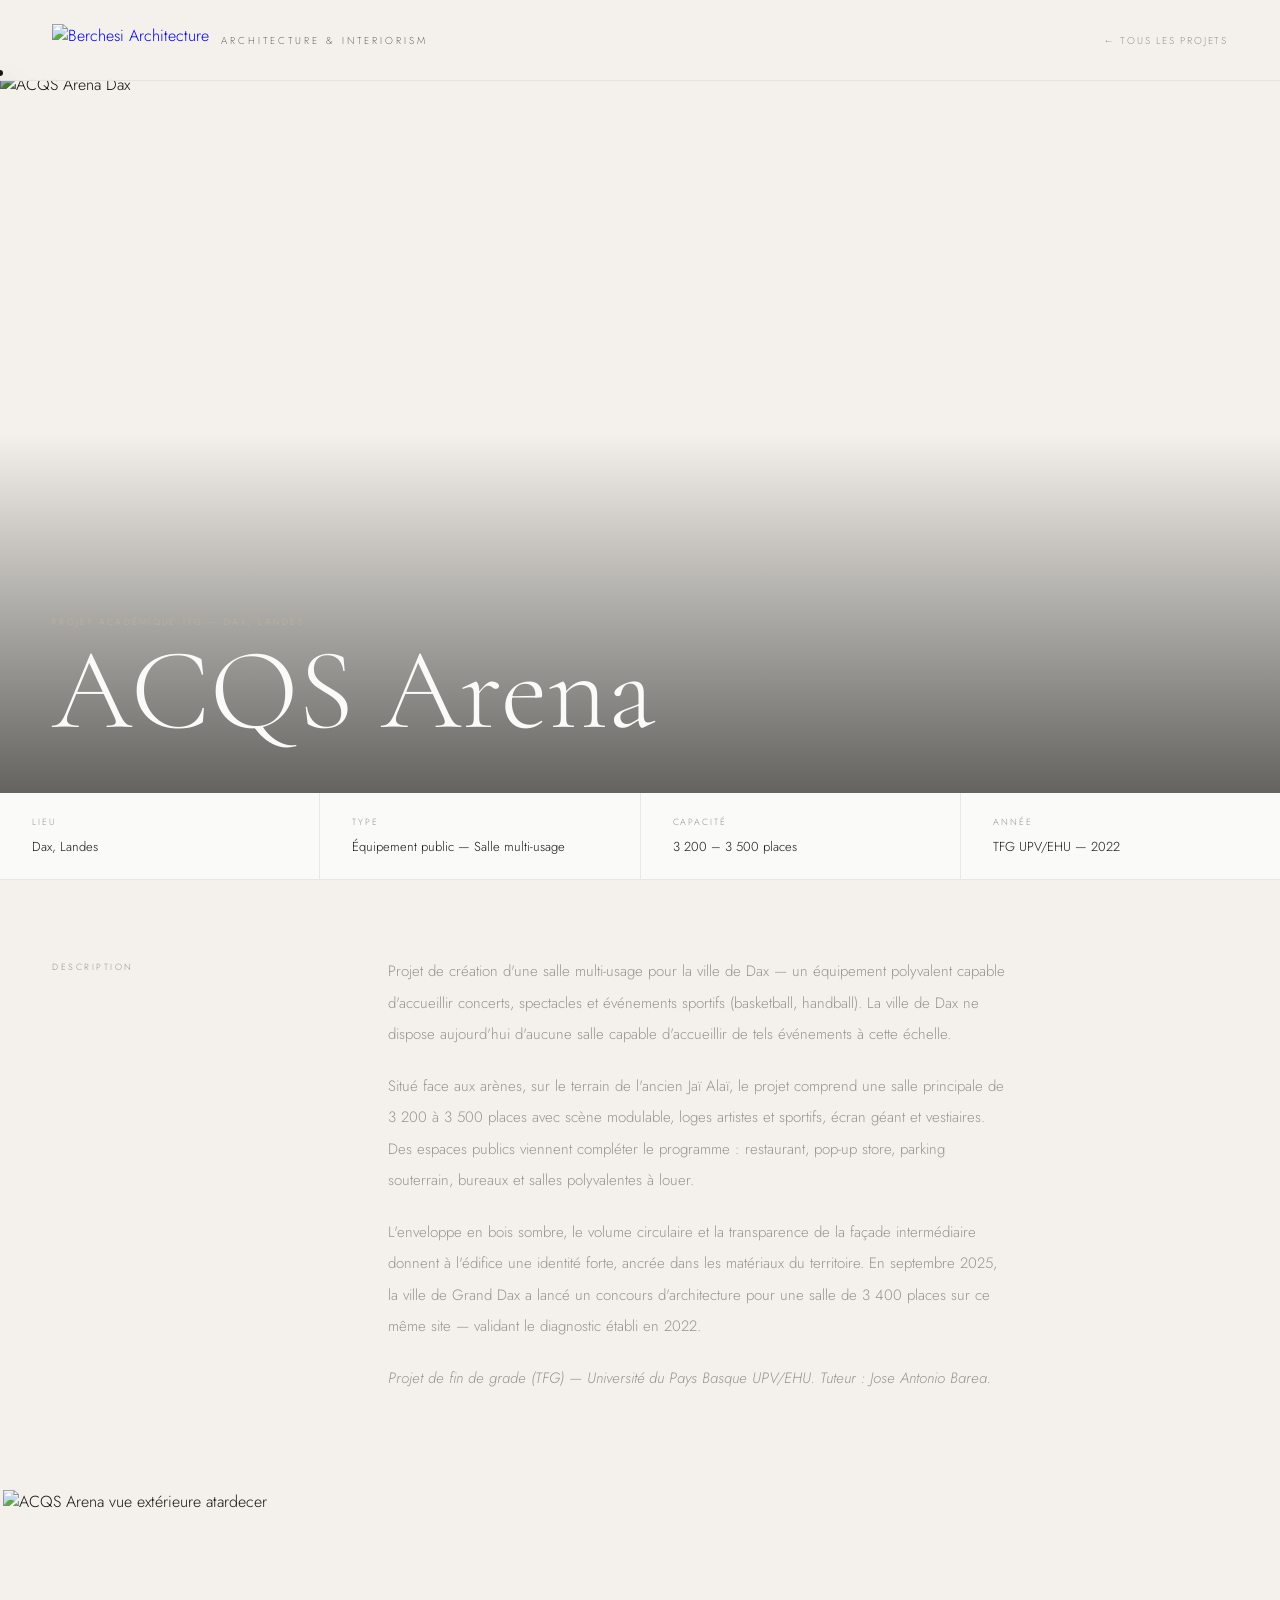
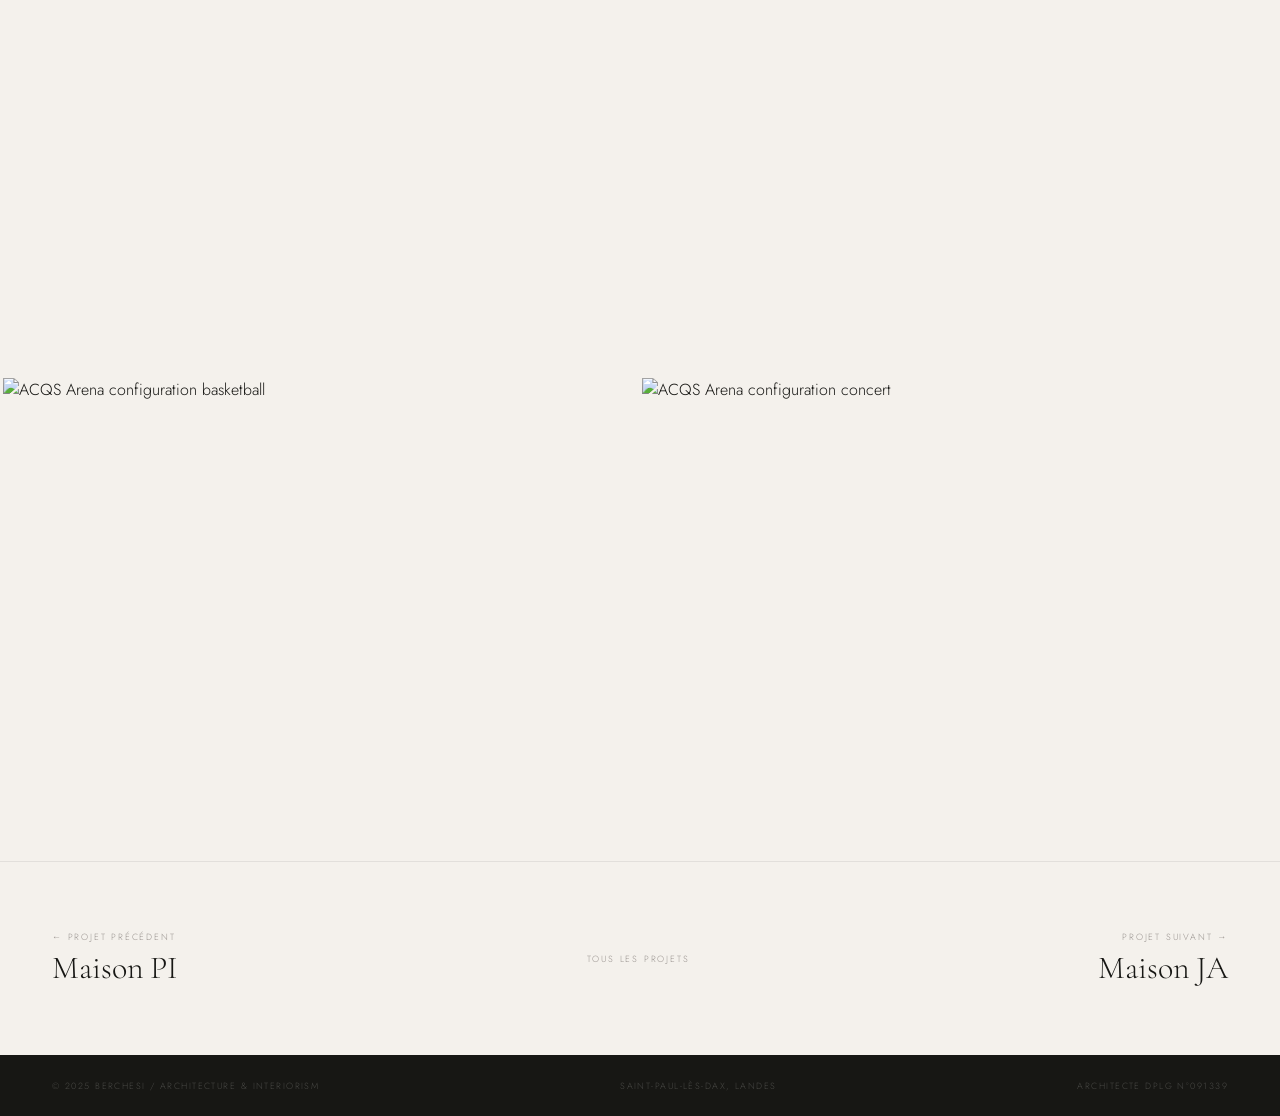
==== projet-acqs.html @ 72c8bf7b "Add files via upload" ====
<!DOCTYPE html>
<html lang="fr">
<head>
<meta charset="UTF-8"/>
<meta name="viewport" content="width=device-width,initial-scale=1.0"/>
<title>ACQS Arena — Projet TFG Dax | Berchesi Architecture</title>
<meta name="description" content="ACQS Arena — Salle multi-usage pour la ville de Dax. 3200 places, concerts et sports. Projet académique TFG UPV/EHU 2022. Berchesi Architecture."/>
<link rel="preconnect" href="https://fonts.googleapis.com"/>
<link rel="preconnect" href="https://fonts.gstatic.com" crossorigin/>
<link href="https://fonts.googleapis.com/css2?family=Cormorant+Garamond:ital,wght@0,300;1,300&family=Jost:wght@200;300;400&display=swap" rel="stylesheet"/>
<link rel="stylesheet" href="projet.css"/>
</head>
<body>
<div id="cur"></div>
<nav>
  <a href="index.html" class="nav-logo"><img src="img/logo_mono.png" alt="Berchesi Architecture"/><span class="nav-name">Architecture & Interiorism</span></a>
  <a href="index.html#projets" class="nav-back">← Tous les projets</a>
</nav>
<div class="proj-hero">
  <img src="img/acqs_hero.jpg" alt="ACQS Arena Dax" style="object-position:center 38%"/>
  <div class="phov"></div>
  <div class="phi">
    <p class="proj-tag">Projet académique TFG — Dax, Landes</p>
    <h1 class="proj-title">ACQS Arena</h1>
  </div>
</div>
<div class="meta-bar">
  <div class="mi"><label>Lieu</label><span>Dax, Landes</span></div>
  <div class="mi"><label>Type</label><span>Équipement public — Salle multi-usage</span></div>
  <div class="mi"><label>Capacité</label><span>3 200 – 3 500 places</span></div>
  <div class="mi"><label>Année</label><span>TFG UPV/EHU — 2022</span></div>
</div>
<div class="proj-desc">
  <p class="pdlbl rv">Description</p>
  <div class="pdbody rv d1">
    <p>Projet de création d'une salle multi-usage pour la ville de Dax — un équipement polyvalent capable d'accueillir concerts, spectacles et événements sportifs (basketball, handball). La ville de Dax ne dispose aujourd'hui d'aucune salle capable d'accueillir de tels événements à cette échelle.</p>
    <p>Situé face aux arènes, sur le terrain de l'ancien Jaï Alaï, le projet comprend une salle principale de 3 200 à 3 500 places avec scène modulable, loges artistes et sportifs, écran géant et vestiaires. Des espaces publics viennent compléter le programme : restaurant, pop-up store, parking souterrain, bureaux et salles polyvalentes à louer.</p>
    <p>L'enveloppe en bois sombre, le volume circulaire et la transparence de la façade intermédiaire donnent à l'édifice une identité forte, ancrée dans les matériaux du territoire. En septembre 2025, la ville de Grand Dax a lancé un concours d'architecture pour une salle de 3 400 places sur ce même site — validant le diagnostic établi en 2022.</p>
    <p><em>Projet de fin de grade (TFG) — Université du Pays Basque UPV/EHU. Tuteur : Jose Antonio Barea.</em></p>
  </div>
</div>
<div class="gallery">
  <div class="gr r1"><div class="gi cinema rv"><img src="img/acqs_2.jpg" alt="ACQS Arena vue extérieure atardecer"/></div></div>
  <div class="gr r2">
    <div class="gi med rv"><img src="img/acqs_3.jpg" alt="ACQS Arena configuration basketball"/></div>
    <div class="gi med rv d1"><img src="img/acqs_4.jpg" alt="ACQS Arena configuration concert"/></div>
  </div>
</div>
<div class="pnav">
  <a href="projet-pi.html" class="pv"><span class="pnav-lbl">← Projet précédent</span><span class="pnav-name">Maison PI</span></a>
  <a href="index.html#projets" class="pnav-home">Tous les projets</a>
  <a href="projet-ja.html" class="nx"><span class="pnav-lbl">Projet suivant →</span><span class="pnav-name">Maison JA</span></a>
</div>
<footer><span>© 2025 Berchesi / Architecture & Interiorism</span><span>Saint-Paul-lès-Dax, Landes</span><span>Architecte DPLG N°091339</span></footer>
<script>
const cur=document.getElementById('cur');
document.addEventListener('mousemove',e=>{cur.style.left=e.clientX+'px';cur.style.top=e.clientY+'px'});
document.querySelectorAll('a,.gi').forEach(el=>{el.addEventListener('mouseenter',()=>cur.classList.add('h'));el.addEventListener('mouseleave',()=>cur.classList.remove('h'));});
const obs=new IntersectionObserver(entries=>{entries.forEach(e=>{if(e.isIntersecting){e.target.classList.add('vis');obs.unobserve(e.target);}});},{threshold:.08});
document.querySelectorAll('.rv').forEach(el=>obs.observe(el));
</script>
</body>
</html>
---- projet.css ----
:root{--cream:#F4F1EC;--white:#FAFAF8;--dark:#171714;--stone:#9A9490;--sand:#BFB49A;--fs:'Cormorant Garamond',serif;--fb:'Jost',sans-serif;}
*,*::before,*::after{margin:0;padding:0;box-sizing:border-box}html{scroll-behavior:smooth}
body{background:var(--cream);color:var(--dark);font-family:var(--fb);font-weight:300;overflow-x:hidden;cursor:none}
#cur{position:fixed;width:6px;height:6px;background:var(--dark);border-radius:50%;pointer-events:none;z-index:9999;transform:translate(-50%,-50%);transition:width .25s,height .25s}
#cur.h{width:36px;height:36px;background:transparent;border:1px solid var(--dark)}
nav{position:fixed;top:0;left:0;right:0;z-index:200;padding:24px 52px;display:flex;justify-content:space-between;align-items:center;background:rgba(244,241,236,.95);backdrop-filter:blur(12px);border-bottom:1px solid rgba(23,23,20,.06)}
.nav-logo{display:flex;align-items:center;gap:12px;text-decoration:none;opacity:1!important;visibility:visible!important}
.nav-logo img{height:32px;width:auto;display:block}
.nav-name{font-family:var(--fb);font-weight:200;font-size:10px;letter-spacing:.3em;text-transform:uppercase;color:var(--dark)}
.nav-back{font-size:10px;letter-spacing:.18em;text-transform:uppercase;color:var(--stone);text-decoration:none;transition:color .3s}
.nav-back:hover{color:var(--dark)}
.proj-hero{height:80vh;min-height:500px;position:relative;overflow:hidden;margin-top:73px}
.proj-hero img{width:100%;height:100%;object-fit:cover;display:block;filter:brightness(.72)}
.phov{position:absolute;inset:0;background:linear-gradient(to top,rgba(23,23,20,.65) 0%,transparent 50%)}
.phi{position:absolute;bottom:0;left:0;right:0;padding:52px}
.proj-tag{font-size:9px;letter-spacing:.25em;text-transform:uppercase;color:var(--sand);margin-bottom:12px}
.proj-title{font-family:var(--fs);font-size:clamp(52px,9vw,120px);font-weight:300;color:var(--white);line-height:.88}
.meta-bar{display:flex;border-bottom:1px solid rgba(23,23,20,.08);background:var(--white)}
.mi{flex:1;padding:22px 32px;border-right:1px solid rgba(23,23,20,.08)}
.mi:last-child{border-right:none}
.mi label{display:block;font-size:9px;letter-spacing:.22em;text-transform:uppercase;color:var(--stone);margin-bottom:6px}
.mi span{font-size:13px;color:var(--dark)}
.proj-desc{padding:76px 52px;display:grid;grid-template-columns:260px 1fr;gap:76px;max-width:1280px;margin:0 auto}
.pdlbl{font-size:9px;letter-spacing:.28em;text-transform:uppercase;color:var(--stone);padding-top:4px}
.pdbody p{font-size:15px;line-height:2.1;color:var(--stone);max-width:620px;margin-bottom:20px}
.gallery{padding:0 3px 3px}
.gr{display:grid;gap:3px;margin-bottom:3px}
.r1{grid-template-columns:1fr}
.r2{grid-template-columns:1fr 1fr}
.r3{grid-template-columns:1fr 1fr 1fr}
.r75{grid-template-columns:7fr 5fr}
.r57{grid-template-columns:5fr 7fr}
.gi{overflow:hidden}
.gi img{width:100%;height:100%;object-fit:cover;display:block;transition:transform .8s cubic-bezier(.16,1,.3,1)}
.gi:hover img{transform:scale(1.03)}
.tall{aspect-ratio:3/4}.wide{aspect-ratio:16/8}.sq{aspect-ratio:1/1}.cinema{aspect-ratio:21/8}.med{aspect-ratio:4/3}
.ba-section{padding:48px 3px 3px}
.ba-title{padding:0 52px 24px;font-family:var(--fs);font-size:clamp(26px,3.5vw,44px);font-weight:300;font-style:italic;color:var(--dark)}
.ba-wrap{position:relative;overflow:hidden;cursor:ew-resize;user-select:none;aspect-ratio:16/8}
.ba-wrap img{position:absolute;inset:0;width:100%;height:100%;object-fit:cover}
.ba-after{z-index:1;position:absolute;inset:0;width:100%;height:100%;object-fit:cover}
.ba-before{z-index:2;position:absolute;inset:0;width:100%;height:100%;object-fit:cover;clip-path:inset(0 50% 0 0)}
.ba-hdl{position:absolute;top:0;bottom:0;left:50%;z-index:3;width:2px;background:white;cursor:ew-resize}
.ba-btn{position:absolute;top:50%;left:50%;transform:translate(-50%,-50%);width:42px;height:42px;background:white;border-radius:50%;display:flex;align-items:center;justify-content:center;font-size:10px;color:var(--dark)}
.ba-lb{position:absolute;z-index:4;bottom:18px;font-size:9px;letter-spacing:.2em;text-transform:uppercase;background:rgba(0,0,0,.5);color:white;padding:5px 10px}
.ba-lb.l{left:18px}.ba-lb.r{right:18px}
.pnav{padding:68px 52px;display:flex;justify-content:space-between;align-items:center;border-top:1px solid rgba(23,23,20,.08)}
.pnav a{text-decoration:none;display:flex;flex-direction:column;gap:5px}
.pnav-lbl{font-size:9px;letter-spacing:.2em;text-transform:uppercase;color:var(--stone)}
.pnav-name{font-family:var(--fs);font-size:clamp(18px,2.5vw,32px);font-weight:300;color:var(--dark);transition:color .3s}
.pnav a:hover .pnav-name{color:var(--stone)}
.pnav a.nx{text-align:right}
.pnav-home{font-size:9px;letter-spacing:.2em;text-transform:uppercase;color:var(--stone);text-decoration:none;transition:color .3s}
.pnav-home:hover{color:var(--dark)}
footer{background:var(--dark);padding:24px 52px;display:flex;justify-content:space-between;align-items:center}
footer span{font-size:9px;letter-spacing:.16em;text-transform:uppercase;color:rgba(250,250,248,.22)}
.rv{opacity:0;transform:translateY(24px);transition:opacity .75s cubic-bezier(.16,1,.3,1),transform .75s cubic-bezier(.16,1,.3,1)}
.rv.vis{opacity:1;transform:none}
.rv.d1{transition-delay:.1s}.rv.d2{transition-delay:.2s}
@media(max-width:768px){nav{padding:16px 24px}.proj-hero{height:60vh}.phi{padding:28px 24px}.meta-bar{flex-wrap:wrap}.mi{flex:1 1 50%;border-right:none;border-bottom:1px solid rgba(23,23,20,.08);padding:16px 20px}.proj-desc{grid-template-columns:1fr;padding:48px 24px;gap:16px}.gallery{padding:0}.gr.r2,.gr.r3,.gr.r75,.gr.r57{grid-template-columns:1fr}.pnav{padding:48px 24px;flex-direction:column;gap:28px;text-align:center}footer{flex-direction:column;gap:8px;padding:20px;text-align:center}}
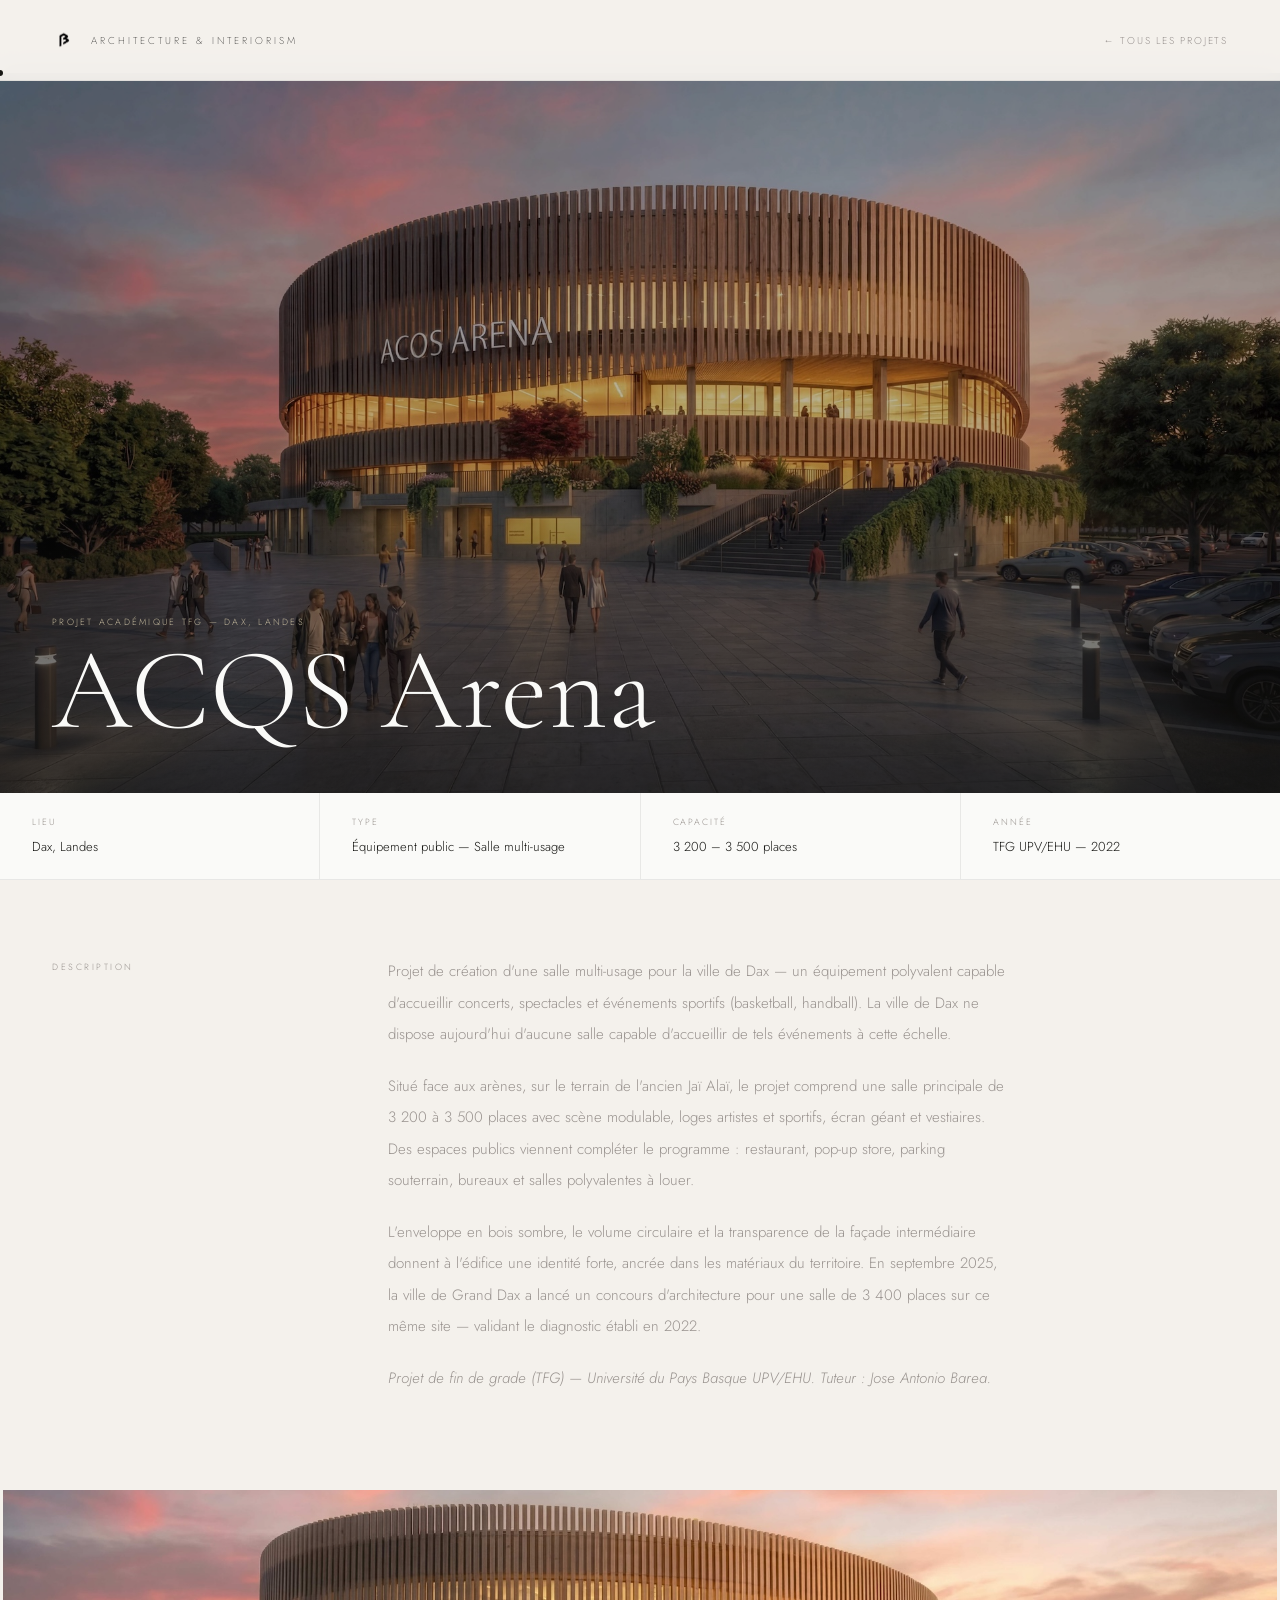
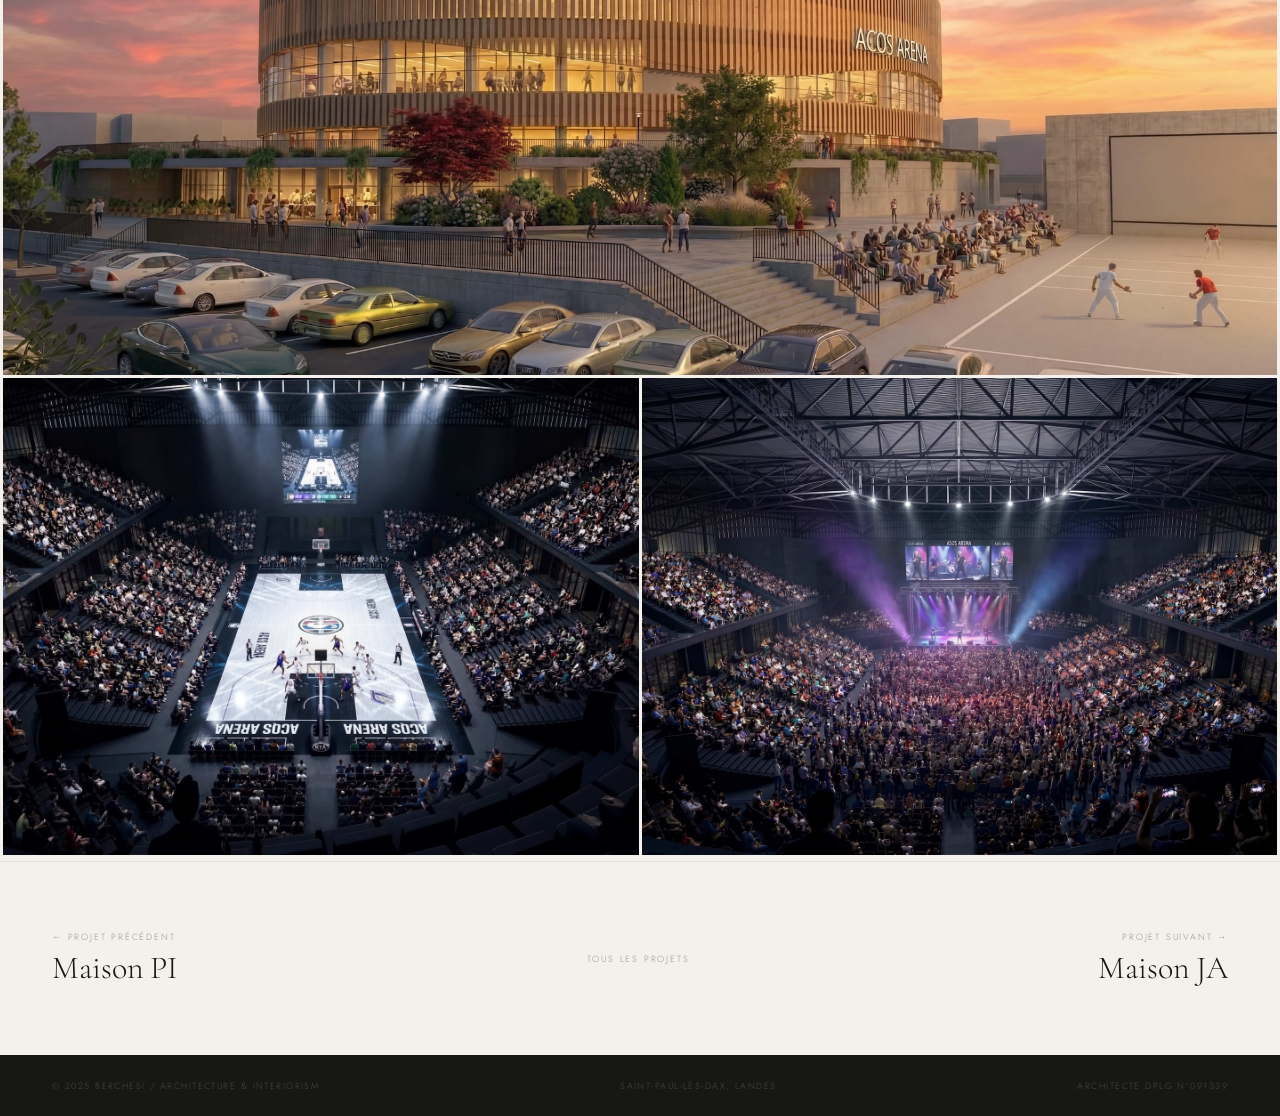
==== commit dfe4e75d: "fix logo nav proyectos" ====
--- a/projet-acqs.html
+++ b/projet-acqs.html
@@ -13,7 +13,7 @@
 <body>
 <div id="cur"></div>
 <nav>
-  <a href="index.html" class="nav-logo"><img src="img/logo_mono.png" alt="Berchesi Architecture"/><span class="nav-name">Architecture & Interiorism</span></a>
+  <a href="index.html" class="nav-logo"><img src="img/logo_final.png" alt="Berchesi Architecture"/><span class="nav-name">Architecture & Interiorism</span></a>
   <a href="index.html#projets" class="nav-back">← Tous les projets</a>
 </nav>
 <div class="proj-hero">
--- a/projet.css
+++ b/projet.css
@@ -5,7 +5,7 @@
 #cur.h{width:36px;height:36px;background:transparent;border:1px solid var(--dark)}
 nav{position:fixed;top:0;left:0;right:0;z-index:200;padding:24px 52px;display:flex;justify-content:space-between;align-items:center;background:rgba(244,241,236,.95);backdrop-filter:blur(12px);border-bottom:1px solid rgba(23,23,20,.06)}
 .nav-logo{display:flex;align-items:center;gap:12px;text-decoration:none;opacity:1!important;visibility:visible!important}
-.nav-logo img{height:32px;width:auto;display:block}
+.nav-logo img{height:32px;width:auto;display:block;filter:invert(1)}
 .nav-name{font-family:var(--fb);font-weight:200;font-size:10px;letter-spacing:.3em;text-transform:uppercase;color:var(--dark)}
 .nav-back{font-size:10px;letter-spacing:.18em;text-transform:uppercase;color:var(--stone);text-decoration:none;transition:color .3s}
 .nav-back:hover{color:var(--dark)}
